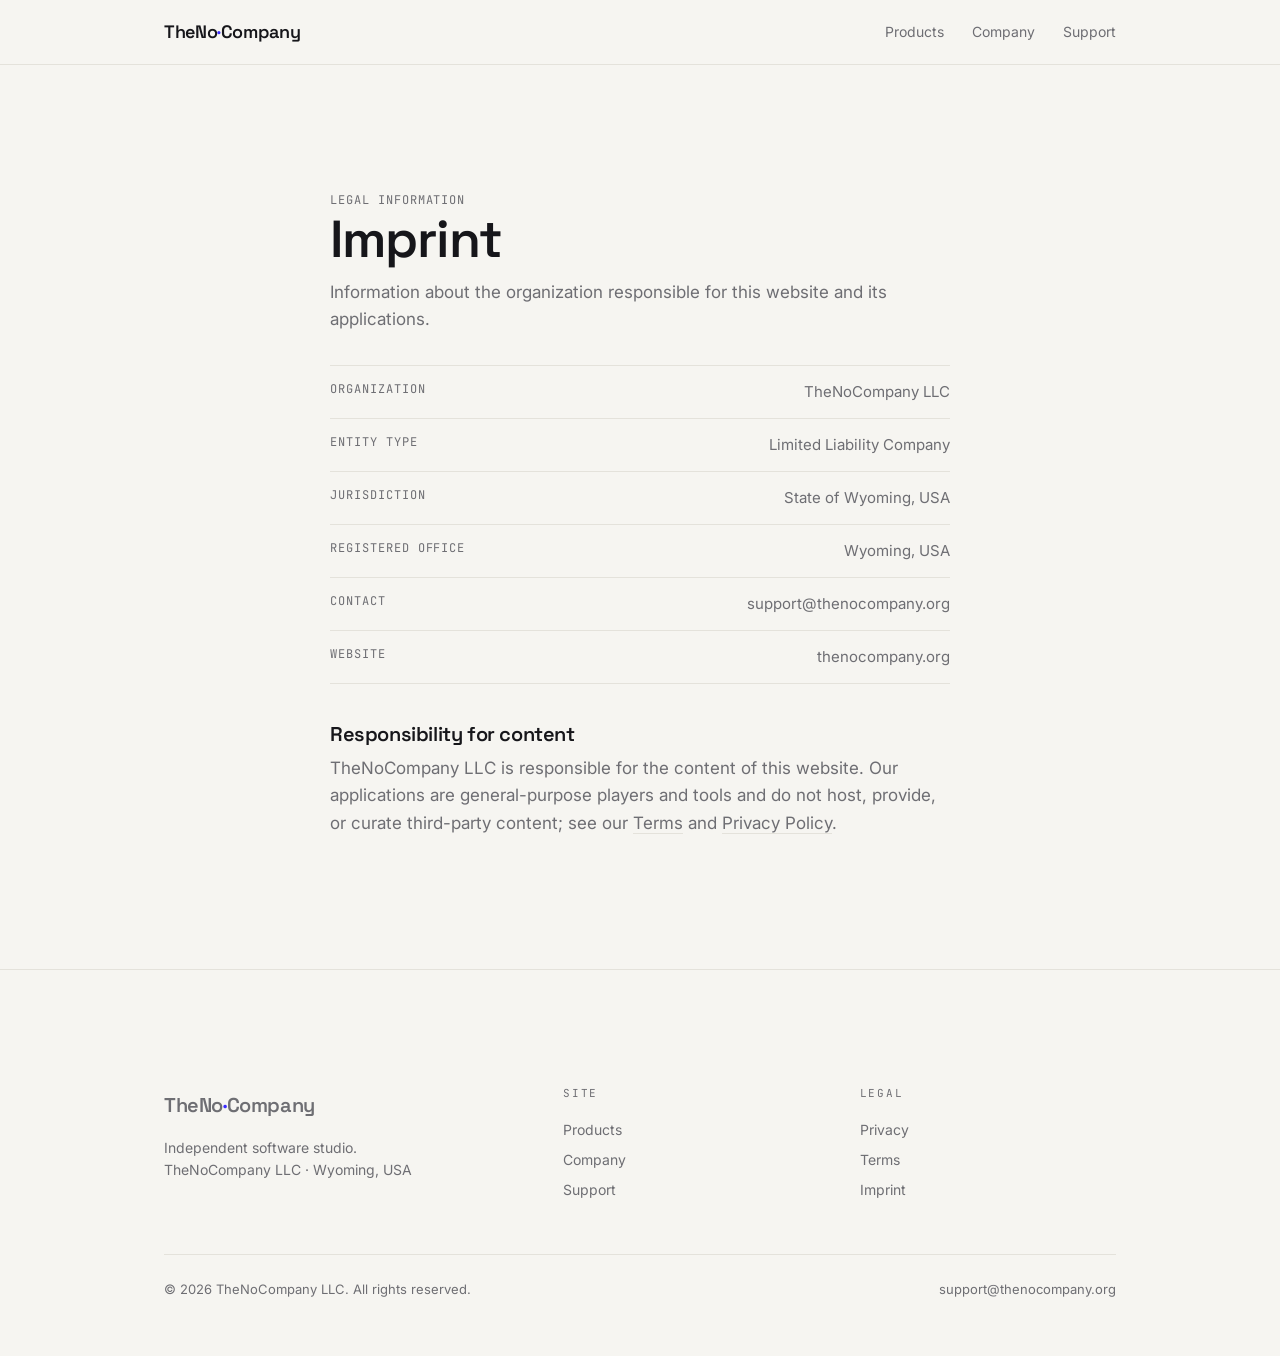
==== imprint.html @ dabbadbf "feat: TheNoCompany LLC corporate site (Apple org-enrollment website) Static, professional software-s" ====
<!DOCTYPE html>
<html lang="en">
<head>
  <meta charset="UTF-8" />
  <meta name="viewport" content="width=device-width, initial-scale=1" />
  <title>Imprint — TheNoCompany</title>
  <meta name="description" content="Legal information for TheNoCompany LLC." />
  <link rel="icon" href="data:image/svg+xml,%3Csvg xmlns='http://www.w3.org/2000/svg' viewBox='0 0 32 32'%3E%3Crect width='32' height='32' rx='7' fill='%2316161A'/%3E%3Ccircle cx='16' cy='16' r='5.5' fill='none' stroke='%23F6F5F1' stroke-width='2.4'/%3E%3Cline x1='12' y1='20' x2='20' y2='12' stroke='%233A2BFF' stroke-width='2.4'/%3E%3C/svg%3E" />
  <link rel="preconnect" href="https://fonts.googleapis.com" />
  <link rel="preconnect" href="https://fonts.gstatic.com" crossorigin />
  <link href="https://fonts.googleapis.com/css2?family=Space+Grotesk:wght@500;600;700&family=Inter:wght@400;500&family=JetBrains+Mono:wght@400;500&display=swap" rel="stylesheet" />
  <link rel="stylesheet" href="styles.css" />
</head>
<body>
  <header class="bar">
    <div class="wrap">
      <a class="brand" href="/">TheNo<span class="dot">·</span>Company</a>
      <nav class="nav" aria-label="Primary">
        <a href="/#products">Products</a>
        <a href="/#company">Company</a>
        <a href="/support.html">Support</a>
      </nav>
    </div>
  </header>

  <main class="legal">
    <div class="wrap prose">
      <span class="label updated">Legal information</span>
      <h1>Imprint</h1>
      <p>Information about the organization responsible for this website and its applications.</p>

      <ul class="facts" style="margin-top:32px">
        <li><span class="k">Organization</span><span class="v">TheNoCompany LLC</span></li>
        <li><span class="k">Entity type</span><span class="v">Limited Liability Company</span></li>
        <li><span class="k">Jurisdiction</span><span class="v">State of Wyoming, USA</span></li>
        <!-- TODO(brudi): replace with the full registered-agent / registered-office street address -->
        <li><span class="k">Registered office</span><span class="v">Wyoming, USA</span></li>
        <li><span class="k">Contact</span><span class="v"><a href="mailto:support@thenocompany.org">support@thenocompany.org</a></span></li>
        <li><span class="k">Website</span><span class="v">thenocompany.org</span></li>
      </ul>

      <h2>Responsibility for content</h2>
      <p>TheNoCompany LLC is responsible for the content of this website. Our applications are general-purpose players and tools and do not host, provide, or curate third-party content; see our <a href="/terms.html" style="border-bottom:1px solid var(--line)">Terms</a> and <a href="/privacy.html" style="border-bottom:1px solid var(--line)">Privacy Policy</a>.</p>
    </div>
  </main>

  <footer>
    <div class="wrap">
      <div class="foot">
        <div>
          <a class="brand" href="/">TheNo<span class="dot">·</span>Company</a>
          <p>Independent software studio.<br />TheNoCompany LLC · Wyoming, USA</p>
        </div>
        <div>
          <h4>Site</h4>
          <a href="/#products">Products</a>
          <a href="/#company">Company</a>
          <a href="/support.html">Support</a>
        </div>
        <div>
          <h4>Legal</h4>
          <a href="/privacy.html">Privacy</a>
          <a href="/terms.html">Terms</a>
          <a href="/imprint.html" aria-current="page">Imprint</a>
        </div>
      </div>
      <div class="legalbar">
        <span>© <span id="yr">2026</span> TheNoCompany LLC. All rights reserved.</span>
        <span><a href="mailto:support@thenocompany.org">support@thenocompany.org</a></span>
      </div>
    </div>
  </footer>
  <script>document.getElementById('yr').textContent = new Date().getFullYear();</script>
</body>
</html>
---- styles.css ----
/* TheNoCompany LLC — corporate site
   Design: restrained software-studio. Negative space is the signature.
   Monochrome paper/ink + one indigo accent used sparingly.
   Display: Space Grotesk · Body: Inter · Labels/data: JetBrains Mono */

:root {
  --paper:   #F6F5F1;
  --paper-2: #FFFFFF;
  --ink:     #16161A;
  --muted:   #6E6E73;
  --line:    #E4E2DB;
  --accent:  #3A2BFF;
  --maxw:    1080px;
  --gut:     clamp(20px, 5vw, 64px);
  --step:    clamp(64px, 9vw, 132px);
  --r:       10px;
}

* { box-sizing: border-box; }
html { -webkit-text-size-adjust: 100%; scroll-behavior: smooth; }
@media (prefers-reduced-motion: reduce) { html { scroll-behavior: auto; } * { animation: none !important; transition: none !important; } }

body {
  margin: 0;
  background: var(--paper);
  color: var(--ink);
  font-family: "Inter", -apple-system, BlinkMacSystemFont, "Segoe UI", Roboto, sans-serif;
  font-size: 17px;
  line-height: 1.6;
  -webkit-font-smoothing: antialiased;
  text-rendering: optimizeLegibility;
}

h1, h2, h3 { font-family: "Space Grotesk", "Inter", sans-serif; font-weight: 600; letter-spacing: -0.02em; line-height: 1.05; margin: 0; }
p { margin: 0 0 1em; }
a { color: inherit; text-decoration: none; }

.wrap { max-width: var(--maxw); margin: 0 auto; padding-left: var(--gut); padding-right: var(--gut); }

/* mono utility label — software vernacular, used for eyebrows */
.label {
  font-family: "JetBrains Mono", ui-monospace, SFMono-Regular, Menlo, monospace;
  font-size: 12px;
  letter-spacing: 0.16em;
  text-transform: uppercase;
  color: var(--muted);
}

/* --- top bar --- */
.bar { position: sticky; top: 0; z-index: 20; background: color-mix(in srgb, var(--paper) 86%, transparent); backdrop-filter: blur(10px); border-bottom: 1px solid var(--line); }
.bar .wrap { display: flex; align-items: center; justify-content: space-between; height: 64px; }
.brand { font-family: "Space Grotesk", sans-serif; font-weight: 600; font-size: 18px; letter-spacing: -0.02em; }
.brand .dot { color: var(--accent); }
.nav { display: flex; gap: 28px; }
.nav a { font-size: 14px; color: var(--muted); }
.nav a:hover, .nav a:focus-visible { color: var(--ink); }

/* --- hero --- */
.hero { padding: clamp(72px, 14vw, 168px) 0 var(--step); }
.hero h1 { font-size: clamp(40px, 7.5vw, 88px); max-width: 16ch; }
.hero .lead { font-size: clamp(18px, 2.4vw, 23px); color: var(--muted); max-width: 56ch; margin-top: 28px; }
.hero .label { margin-bottom: 26px; display: inline-block; }

/* --- generic section --- */
section { padding: var(--step) 0; border-top: 1px solid var(--line); }
.sec-head { display: grid; grid-template-columns: 1fr; gap: 14px; margin-bottom: clamp(36px, 6vw, 64px); }
.sec-head h2 { font-size: clamp(28px, 4.5vw, 46px); max-width: 18ch; }
.sec-head .sub { color: var(--muted); max-width: 54ch; }

/* products as a quiet typed list, not flashy cards */
.products { display: grid; gap: 0; }
.product { display: grid; grid-template-columns: minmax(0,1fr); gap: 8px; padding: 30px 0; border-top: 1px solid var(--line); }
.product:last-child { border-bottom: 1px solid var(--line); }
.product .row { display: flex; align-items: baseline; justify-content: space-between; gap: 20px; flex-wrap: wrap; }
.product h3 { font-size: 24px; }
.product .meta { font-family: "JetBrains Mono", monospace; font-size: 12px; letter-spacing: 0.08em; color: var(--muted); text-transform: uppercase; }
.product p { color: var(--muted); max-width: 60ch; margin: 6px 0 0; }

/* about / two-column prose */
.cols { display: grid; grid-template-columns: 1fr 1fr; gap: clamp(28px, 5vw, 72px); }
.cols p { color: var(--muted); }
@media (max-width: 720px) { .cols { grid-template-columns: 1fr; } }

/* fact list */
.facts { list-style: none; margin: 0; padding: 0; display: grid; gap: 0; }
.facts li { display: flex; justify-content: space-between; gap: 20px; padding: 14px 0; border-top: 1px solid var(--line); font-size: 15px; }
.facts li:last-child { border-bottom: 1px solid var(--line); }
.facts .k { font-family: "JetBrains Mono", monospace; font-size: 12px; letter-spacing: 0.08em; text-transform: uppercase; color: var(--muted); }
.facts .v { text-align: right; }

/* contact / CTA */
.contact a.mail { font-family: "Space Grotesk", sans-serif; font-size: clamp(24px, 4vw, 40px); font-weight: 600; letter-spacing: -0.02em; border-bottom: 2px solid var(--accent); padding-bottom: 4px; }
.contact a.mail:hover, .contact a.mail:focus-visible { color: var(--accent); }
.note { font-size: 14px; color: var(--muted); margin-top: 20px; }

/* legal / long-form pages */
.legal { padding: clamp(56px,10vw,120px) 0 var(--step); }
.legal h1 { font-size: clamp(32px,5vw,52px); margin-bottom: 12px; }
.legal h2 { font-size: 20px; margin: 40px 0 10px; }
.legal p, .legal li { color: var(--muted); }
.legal .updated { font-family: "JetBrains Mono", monospace; font-size: 12px; letter-spacing: 0.08em; text-transform: uppercase; color: var(--muted); }
.prose { max-width: 68ch; }

/* footer */
footer { border-top: 1px solid var(--line); padding: var(--step) 0 56px; }
.foot { display: grid; grid-template-columns: 1.4fr 1fr 1fr; gap: 40px; }
@media (max-width: 720px) { .foot { grid-template-columns: 1fr; gap: 28px; } }
.foot .brand { font-size: 20px; margin-bottom: 12px; display: block; }
.foot p, .foot a { font-size: 14px; color: var(--muted); }
.foot a { display: block; padding: 4px 0; }
.foot a:hover, .foot a:focus-visible { color: var(--ink); }
.foot h4 { font-family: "JetBrains Mono", monospace; font-size: 11px; letter-spacing: 0.16em; text-transform: uppercase; color: var(--muted); margin: 0 0 12px; font-weight: 400; }
.legalbar { margin-top: 48px; padding-top: 24px; border-top: 1px solid var(--line); display: flex; justify-content: space-between; gap: 16px; flex-wrap: wrap; font-size: 13px; color: var(--muted); }

:focus-visible { outline: 2px solid var(--accent); outline-offset: 3px; border-radius: 3px; }
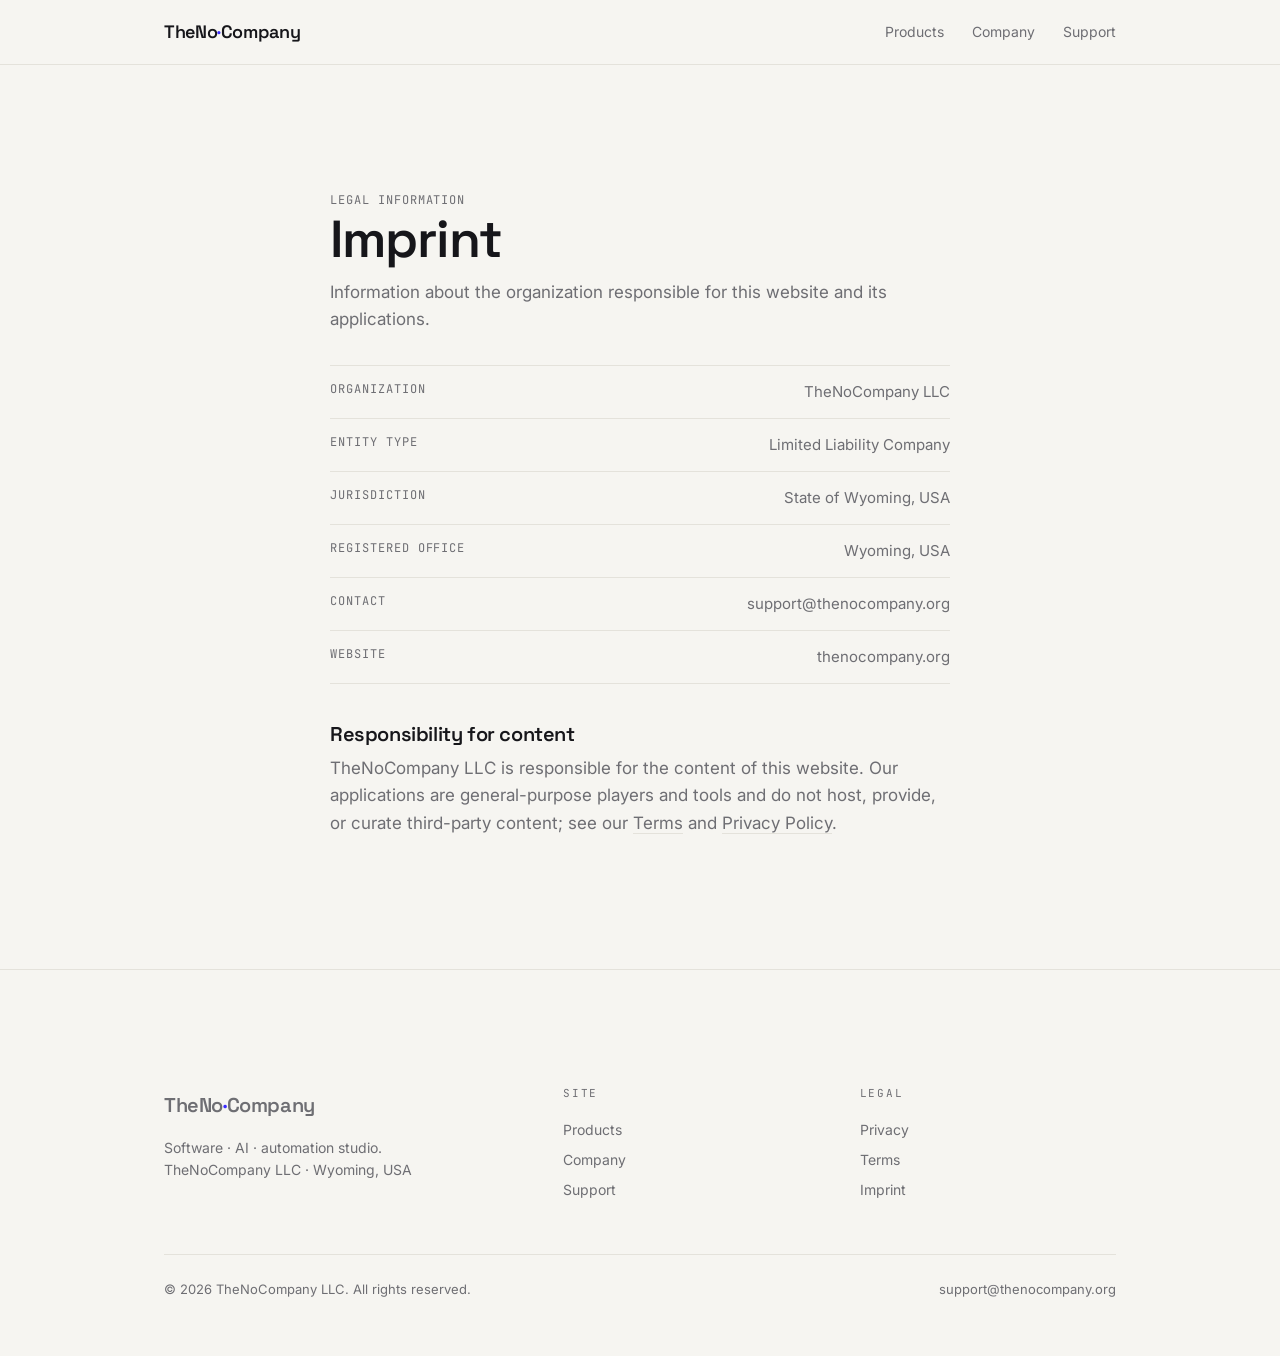
==== commit 312e9329: "feat(site): reposition as AI/software studio with sector grid Hero -> AI/software/automation positio" ====
--- a/imprint.html
+++ b/imprint.html
@@ -49,7 +49,7 @@
       <div class="foot">
         <div>
           <a class="brand" href="/">TheNo<span class="dot">·</span>Company</a>
-          <p>Independent software studio.<br />TheNoCompany LLC · Wyoming, USA</p>
+          <p>Software · AI · automation studio.<br />TheNoCompany LLC · Wyoming, USA</p>
         </div>
         <div>
           <h4>Site</h4>
--- a/styles.css
+++ b/styles.css
@@ -76,6 +76,16 @@
 .product .meta { font-family: "JetBrains Mono", monospace; font-size: 12px; letter-spacing: 0.08em; color: var(--muted); text-transform: uppercase; }
 .product p { color: var(--muted); max-width: 60ch; margin: 6px 0 0; }
 
+/* sectors — bordered grid, hairline gaps (studio look) */
+.sectors { display: grid; grid-template-columns: repeat(3, 1fr); gap: 1px; background: var(--line); border: 1px solid var(--line); }
+@media (max-width: 860px) { .sectors { grid-template-columns: repeat(2, 1fr); } }
+@media (max-width: 560px) { .sectors { grid-template-columns: 1fr; } }
+.sector { background: var(--paper); padding: 34px 30px; min-height: 178px; display: flex; flex-direction: column; gap: 10px; transition: background 0.2s; }
+.sector:hover { background: var(--paper-2); }
+.sector .tag { font-family: "JetBrains Mono", monospace; font-size: 11px; letter-spacing: 0.14em; text-transform: uppercase; color: var(--accent); }
+.sector h3 { font-size: 21px; }
+.sector p { color: var(--muted); font-size: 15px; margin: 0; }
+
 /* about / two-column prose */
 .cols { display: grid; grid-template-columns: 1fr 1fr; gap: clamp(28px, 5vw, 72px); }
 .cols p { color: var(--muted); }
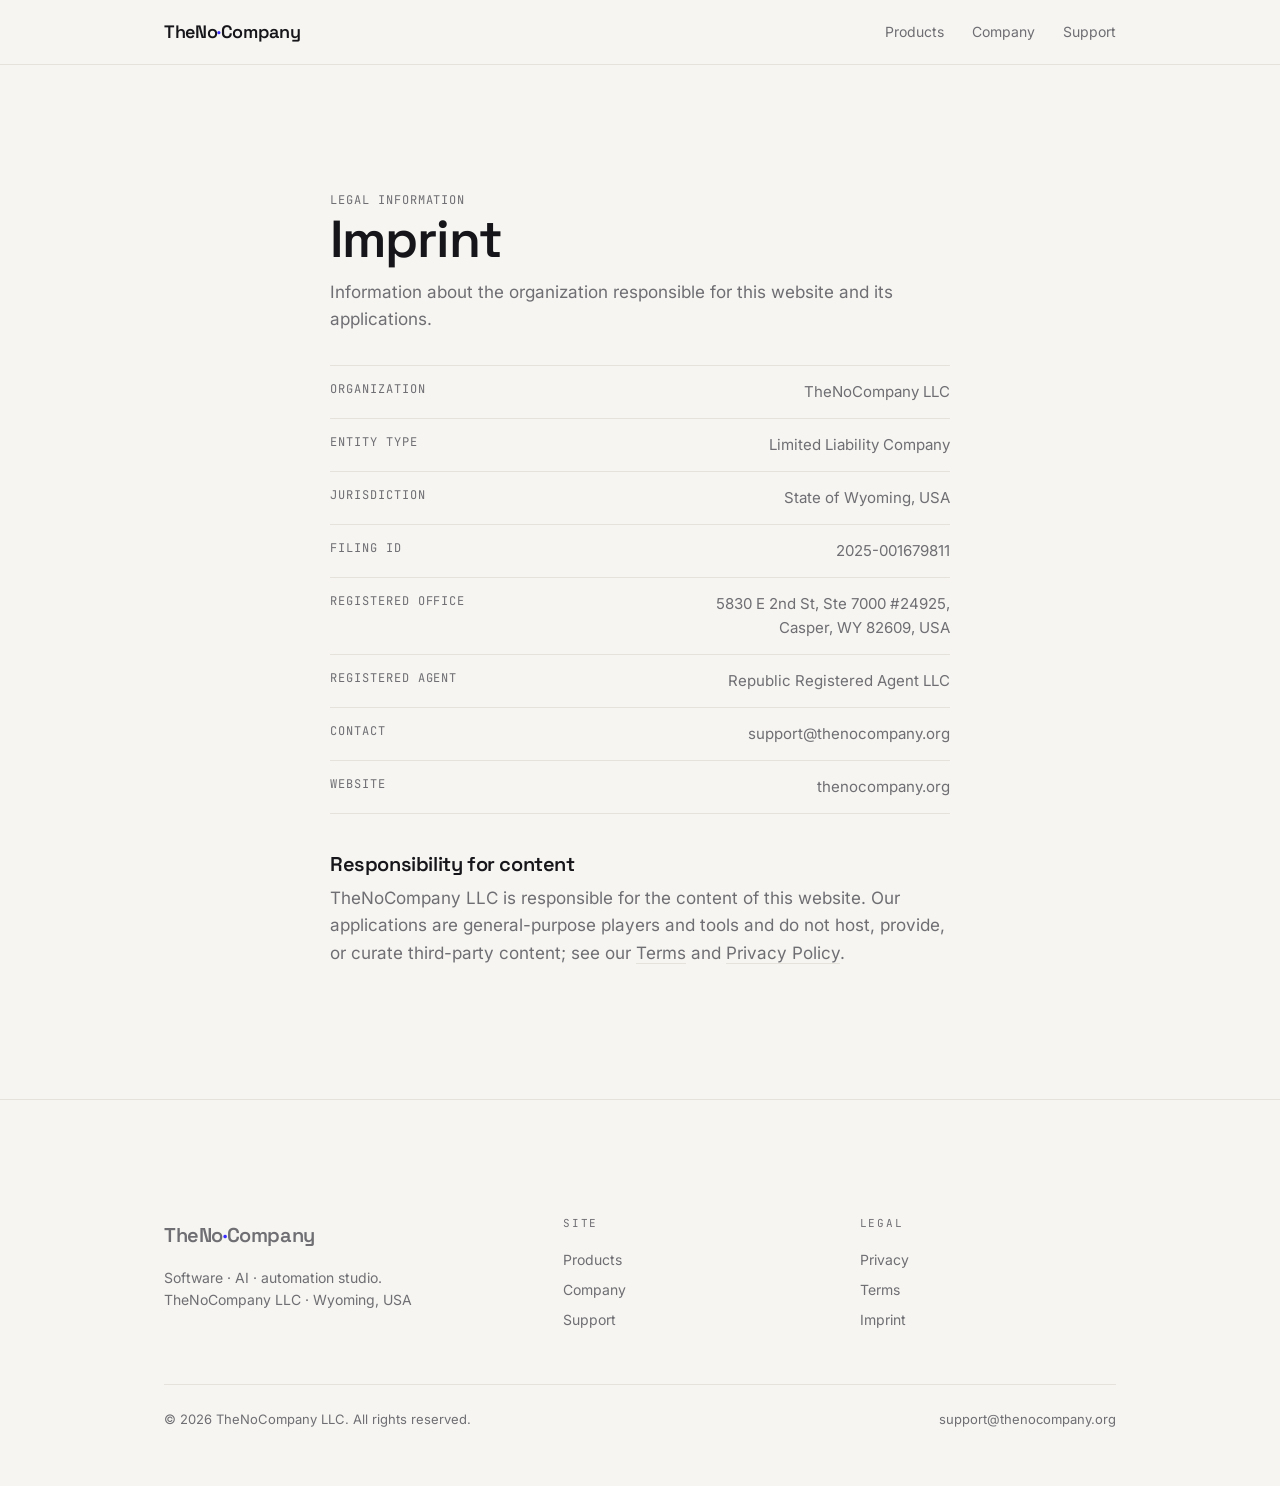
==== commit 8b5518ba: "legal: real LLC data + GDPR sub-processors + self-host fonts - Imprint/Privacy/Terms: real registere" ====
--- a/imprint.html
+++ b/imprint.html
@@ -6,9 +6,7 @@
   <title>Imprint — TheNoCompany</title>
   <meta name="description" content="Legal information for TheNoCompany LLC." />
   <link rel="icon" href="data:image/svg+xml,%3Csvg xmlns='http://www.w3.org/2000/svg' viewBox='0 0 32 32'%3E%3Crect width='32' height='32' rx='7' fill='%2316161A'/%3E%3Ccircle cx='16' cy='16' r='5.5' fill='none' stroke='%23F6F5F1' stroke-width='2.4'/%3E%3Cline x1='12' y1='20' x2='20' y2='12' stroke='%233A2BFF' stroke-width='2.4'/%3E%3C/svg%3E" />
-  <link rel="preconnect" href="https://fonts.googleapis.com" />
-  <link rel="preconnect" href="https://fonts.gstatic.com" crossorigin />
-  <link href="https://fonts.googleapis.com/css2?family=Space+Grotesk:wght@500;600;700&family=Inter:wght@400;500&family=JetBrains+Mono:wght@400;500&display=swap" rel="stylesheet" />
+  <link rel="stylesheet" href="/fonts.css" />
   <link rel="stylesheet" href="styles.css" />
 </head>
 <body>
@@ -33,8 +31,9 @@
         <li><span class="k">Organization</span><span class="v">TheNoCompany LLC</span></li>
         <li><span class="k">Entity type</span><span class="v">Limited Liability Company</span></li>
         <li><span class="k">Jurisdiction</span><span class="v">State of Wyoming, USA</span></li>
-        <!-- TODO(brudi): replace with the full registered-agent / registered-office street address -->
-        <li><span class="k">Registered office</span><span class="v">Wyoming, USA</span></li>
+        <li><span class="k">Filing ID</span><span class="v">2025-001679811</span></li>
+        <li><span class="k">Registered office</span><span class="v">5830 E 2nd St, Ste 7000 #24925,<br />Casper, WY 82609, USA</span></li>
+        <li><span class="k">Registered agent</span><span class="v">Republic Registered Agent LLC</span></li>
         <li><span class="k">Contact</span><span class="v"><a href="mailto:support@thenocompany.org">support@thenocompany.org</a></span></li>
         <li><span class="k">Website</span><span class="v">thenocompany.org</span></li>
       </ul>
--- a/fonts.css
+++ b/fonts.css
@@ -0,0 +1,315 @@
+/* cyrillic-ext */
+@font-face {
+  font-family: 'Inter';
+  font-style: normal;
+  font-weight: 400;
+  font-display: swap;
+  src: url(fonts/f5.woff2) format('woff2');
+  unicode-range: U+0460-052F, U+1C80-1C8A, U+20B4, U+2DE0-2DFF, U+A640-A69F, U+FE2E-FE2F;
+}
+/* cyrillic */
+@font-face {
+  font-family: 'Inter';
+  font-style: normal;
+  font-weight: 400;
+  font-display: swap;
+  src: url(fonts/f1.woff2) format('woff2');
+  unicode-range: U+0301, U+0400-045F, U+0490-0491, U+04B0-04B1, U+2116;
+}
+/* greek-ext */
+@font-face {
+  font-family: 'Inter';
+  font-style: normal;
+  font-weight: 400;
+  font-display: swap;
+  src: url(fonts/f6.woff2) format('woff2');
+  unicode-range: U+1F00-1FFF;
+}
+/* greek */
+@font-face {
+  font-family: 'Inter';
+  font-style: normal;
+  font-weight: 400;
+  font-display: swap;
+  src: url(fonts/f3.woff2) format('woff2');
+  unicode-range: U+0370-0377, U+037A-037F, U+0384-038A, U+038C, U+038E-03A1, U+03A3-03FF;
+}
+/* vietnamese */
+@font-face {
+  font-family: 'Inter';
+  font-style: normal;
+  font-weight: 400;
+  font-display: swap;
+  src: url(fonts/f7.woff2) format('woff2');
+  unicode-range: U+0102-0103, U+0110-0111, U+0128-0129, U+0168-0169, U+01A0-01A1, U+01AF-01B0, U+0300-0301, U+0303-0304, U+0308-0309, U+0323, U+0329, U+1EA0-1EF9, U+20AB;
+}
+/* latin-ext */
+@font-face {
+  font-family: 'Inter';
+  font-style: normal;
+  font-weight: 400;
+  font-display: swap;
+  src: url(fonts/f4.woff2) format('woff2');
+  unicode-range: U+0100-02BA, U+02BD-02C5, U+02C7-02CC, U+02CE-02D7, U+02DD-02FF, U+0304, U+0308, U+0329, U+1D00-1DBF, U+1E00-1E9F, U+1EF2-1EFF, U+2020, U+20A0-20AB, U+20AD-20C0, U+2113, U+2C60-2C7F, U+A720-A7FF;
+}
+/* latin */
+@font-face {
+  font-family: 'Inter';
+  font-style: normal;
+  font-weight: 400;
+  font-display: swap;
+  src: url(fonts/f2.woff2) format('woff2');
+  unicode-range: U+0000-00FF, U+0131, U+0152-0153, U+02BB-02BC, U+02C6, U+02DA, U+02DC, U+0304, U+0308, U+0329, U+2000-206F, U+20AC, U+2122, U+2191, U+2193, U+2212, U+2215, U+FEFF, U+FFFD;
+}
+/* cyrillic-ext */
+@font-face {
+  font-family: 'Inter';
+  font-style: normal;
+  font-weight: 500;
+  font-display: swap;
+  src: url(fonts/f5.woff2) format('woff2');
+  unicode-range: U+0460-052F, U+1C80-1C8A, U+20B4, U+2DE0-2DFF, U+A640-A69F, U+FE2E-FE2F;
+}
+/* cyrillic */
+@font-face {
+  font-family: 'Inter';
+  font-style: normal;
+  font-weight: 500;
+  font-display: swap;
+  src: url(fonts/f1.woff2) format('woff2');
+  unicode-range: U+0301, U+0400-045F, U+0490-0491, U+04B0-04B1, U+2116;
+}
+/* greek-ext */
+@font-face {
+  font-family: 'Inter';
+  font-style: normal;
+  font-weight: 500;
+  font-display: swap;
+  src: url(fonts/f6.woff2) format('woff2');
+  unicode-range: U+1F00-1FFF;
+}
+/* greek */
+@font-face {
+  font-family: 'Inter';
+  font-style: normal;
+  font-weight: 500;
+  font-display: swap;
+  src: url(fonts/f3.woff2) format('woff2');
+  unicode-range: U+0370-0377, U+037A-037F, U+0384-038A, U+038C, U+038E-03A1, U+03A3-03FF;
+}
+/* vietnamese */
+@font-face {
+  font-family: 'Inter';
+  font-style: normal;
+  font-weight: 500;
+  font-display: swap;
+  src: url(fonts/f7.woff2) format('woff2');
+  unicode-range: U+0102-0103, U+0110-0111, U+0128-0129, U+0168-0169, U+01A0-01A1, U+01AF-01B0, U+0300-0301, U+0303-0304, U+0308-0309, U+0323, U+0329, U+1EA0-1EF9, U+20AB;
+}
+/* latin-ext */
+@font-face {
+  font-family: 'Inter';
+  font-style: normal;
+  font-weight: 500;
+  font-display: swap;
+  src: url(fonts/f4.woff2) format('woff2');
+  unicode-range: U+0100-02BA, U+02BD-02C5, U+02C7-02CC, U+02CE-02D7, U+02DD-02FF, U+0304, U+0308, U+0329, U+1D00-1DBF, U+1E00-1E9F, U+1EF2-1EFF, U+2020, U+20A0-20AB, U+20AD-20C0, U+2113, U+2C60-2C7F, U+A720-A7FF;
+}
+/* latin */
+@font-face {
+  font-family: 'Inter';
+  font-style: normal;
+  font-weight: 500;
+  font-display: swap;
+  src: url(fonts/f2.woff2) format('woff2');
+  unicode-range: U+0000-00FF, U+0131, U+0152-0153, U+02BB-02BC, U+02C6, U+02DA, U+02DC, U+0304, U+0308, U+0329, U+2000-206F, U+20AC, U+2122, U+2191, U+2193, U+2212, U+2215, U+FEFF, U+FFFD;
+}
+/* cyrillic-ext */
+@font-face {
+  font-family: 'JetBrains Mono';
+  font-style: normal;
+  font-weight: 400;
+  font-display: swap;
+  src: url(fonts/f8.woff2) format('woff2');
+  unicode-range: U+0460-052F, U+1C80-1C8A, U+20B4, U+2DE0-2DFF, U+A640-A69F, U+FE2E-FE2F;
+}
+/* cyrillic */
+@font-face {
+  font-family: 'JetBrains Mono';
+  font-style: normal;
+  font-weight: 400;
+  font-display: swap;
+  src: url(fonts/f12.woff2) format('woff2');
+  unicode-range: U+0301, U+0400-045F, U+0490-0491, U+04B0-04B1, U+2116;
+}
+/* greek */
+@font-face {
+  font-family: 'JetBrains Mono';
+  font-style: normal;
+  font-weight: 400;
+  font-display: swap;
+  src: url(fonts/f11.woff2) format('woff2');
+  unicode-range: U+0370-0377, U+037A-037F, U+0384-038A, U+038C, U+038E-03A1, U+03A3-03FF;
+}
+/* vietnamese */
+@font-face {
+  font-family: 'JetBrains Mono';
+  font-style: normal;
+  font-weight: 400;
+  font-display: swap;
+  src: url(fonts/f13.woff2) format('woff2');
+  unicode-range: U+0102-0103, U+0110-0111, U+0128-0129, U+0168-0169, U+01A0-01A1, U+01AF-01B0, U+0300-0301, U+0303-0304, U+0308-0309, U+0323, U+0329, U+1EA0-1EF9, U+20AB;
+}
+/* latin-ext */
+@font-face {
+  font-family: 'JetBrains Mono';
+  font-style: normal;
+  font-weight: 400;
+  font-display: swap;
+  src: url(fonts/f9.woff2) format('woff2');
+  unicode-range: U+0100-02BA, U+02BD-02C5, U+02C7-02CC, U+02CE-02D7, U+02DD-02FF, U+0304, U+0308, U+0329, U+1D00-1DBF, U+1E00-1E9F, U+1EF2-1EFF, U+2020, U+20A0-20AB, U+20AD-20C0, U+2113, U+2C60-2C7F, U+A720-A7FF;
+}
+/* latin */
+@font-face {
+  font-family: 'JetBrains Mono';
+  font-style: normal;
+  font-weight: 400;
+  font-display: swap;
+  src: url(fonts/f10.woff2) format('woff2');
+  unicode-range: U+0000-00FF, U+0131, U+0152-0153, U+02BB-02BC, U+02C6, U+02DA, U+02DC, U+0304, U+0308, U+0329, U+2000-206F, U+20AC, U+2122, U+2191, U+2193, U+2212, U+2215, U+FEFF, U+FFFD;
+}
+/* cyrillic-ext */
+@font-face {
+  font-family: 'JetBrains Mono';
+  font-style: normal;
+  font-weight: 500;
+  font-display: swap;
+  src: url(fonts/f8.woff2) format('woff2');
+  unicode-range: U+0460-052F, U+1C80-1C8A, U+20B4, U+2DE0-2DFF, U+A640-A69F, U+FE2E-FE2F;
+}
+/* cyrillic */
+@font-face {
+  font-family: 'JetBrains Mono';
+  font-style: normal;
+  font-weight: 500;
+  font-display: swap;
+  src: url(fonts/f12.woff2) format('woff2');
+  unicode-range: U+0301, U+0400-045F, U+0490-0491, U+04B0-04B1, U+2116;
+}
+/* greek */
+@font-face {
+  font-family: 'JetBrains Mono';
+  font-style: normal;
+  font-weight: 500;
+  font-display: swap;
+  src: url(fonts/f11.woff2) format('woff2');
+  unicode-range: U+0370-0377, U+037A-037F, U+0384-038A, U+038C, U+038E-03A1, U+03A3-03FF;
+}
+/* vietnamese */
+@font-face {
+  font-family: 'JetBrains Mono';
+  font-style: normal;
+  font-weight: 500;
+  font-display: swap;
+  src: url(fonts/f13.woff2) format('woff2');
+  unicode-range: U+0102-0103, U+0110-0111, U+0128-0129, U+0168-0169, U+01A0-01A1, U+01AF-01B0, U+0300-0301, U+0303-0304, U+0308-0309, U+0323, U+0329, U+1EA0-1EF9, U+20AB;
+}
+/* latin-ext */
+@font-face {
+  font-family: 'JetBrains Mono';
+  font-style: normal;
+  font-weight: 500;
+  font-display: swap;
+  src: url(fonts/f9.woff2) format('woff2');
+  unicode-range: U+0100-02BA, U+02BD-02C5, U+02C7-02CC, U+02CE-02D7, U+02DD-02FF, U+0304, U+0308, U+0329, U+1D00-1DBF, U+1E00-1E9F, U+1EF2-1EFF, U+2020, U+20A0-20AB, U+20AD-20C0, U+2113, U+2C60-2C7F, U+A720-A7FF;
+}
+/* latin */
+@font-face {
+  font-family: 'JetBrains Mono';
+  font-style: normal;
+  font-weight: 500;
+  font-display: swap;
+  src: url(fonts/f10.woff2) format('woff2');
+  unicode-range: U+0000-00FF, U+0131, U+0152-0153, U+02BB-02BC, U+02C6, U+02DA, U+02DC, U+0304, U+0308, U+0329, U+2000-206F, U+20AC, U+2122, U+2191, U+2193, U+2212, U+2215, U+FEFF, U+FFFD;
+}
+/* vietnamese */
+@font-face {
+  font-family: 'Space Grotesk';
+  font-style: normal;
+  font-weight: 500;
+  font-display: swap;
+  src: url(fonts/f14.woff2) format('woff2');
+  unicode-range: U+0102-0103, U+0110-0111, U+0128-0129, U+0168-0169, U+01A0-01A1, U+01AF-01B0, U+0300-0301, U+0303-0304, U+0308-0309, U+0323, U+0329, U+1EA0-1EF9, U+20AB;
+}
+/* latin-ext */
+@font-face {
+  font-family: 'Space Grotesk';
+  font-style: normal;
+  font-weight: 500;
+  font-display: swap;
+  src: url(fonts/f15.woff2) format('woff2');
+  unicode-range: U+0100-02BA, U+02BD-02C5, U+02C7-02CC, U+02CE-02D7, U+02DD-02FF, U+0304, U+0308, U+0329, U+1D00-1DBF, U+1E00-1E9F, U+1EF2-1EFF, U+2020, U+20A0-20AB, U+20AD-20C0, U+2113, U+2C60-2C7F, U+A720-A7FF;
+}
+/* latin */
+@font-face {
+  font-family: 'Space Grotesk';
+  font-style: normal;
+  font-weight: 500;
+  font-display: swap;
+  src: url(fonts/f16.woff2) format('woff2');
+  unicode-range: U+0000-00FF, U+0131, U+0152-0153, U+02BB-02BC, U+02C6, U+02DA, U+02DC, U+0304, U+0308, U+0329, U+2000-206F, U+20AC, U+2122, U+2191, U+2193, U+2212, U+2215, U+FEFF, U+FFFD;
+}
+/* vietnamese */
+@font-face {
+  font-family: 'Space Grotesk';
+  font-style: normal;
+  font-weight: 600;
+  font-display: swap;
+  src: url(fonts/f14.woff2) format('woff2');
+  unicode-range: U+0102-0103, U+0110-0111, U+0128-0129, U+0168-0169, U+01A0-01A1, U+01AF-01B0, U+0300-0301, U+0303-0304, U+0308-0309, U+0323, U+0329, U+1EA0-1EF9, U+20AB;
+}
+/* latin-ext */
+@font-face {
+  font-family: 'Space Grotesk';
+  font-style: normal;
+  font-weight: 600;
+  font-display: swap;
+  src: url(fonts/f15.woff2) format('woff2');
+  unicode-range: U+0100-02BA, U+02BD-02C5, U+02C7-02CC, U+02CE-02D7, U+02DD-02FF, U+0304, U+0308, U+0329, U+1D00-1DBF, U+1E00-1E9F, U+1EF2-1EFF, U+2020, U+20A0-20AB, U+20AD-20C0, U+2113, U+2C60-2C7F, U+A720-A7FF;
+}
+/* latin */
+@font-face {
+  font-family: 'Space Grotesk';
+  font-style: normal;
+  font-weight: 600;
+  font-display: swap;
+  src: url(fonts/f16.woff2) format('woff2');
+  unicode-range: U+0000-00FF, U+0131, U+0152-0153, U+02BB-02BC, U+02C6, U+02DA, U+02DC, U+0304, U+0308, U+0329, U+2000-206F, U+20AC, U+2122, U+2191, U+2193, U+2212, U+2215, U+FEFF, U+FFFD;
+}
+/* vietnamese */
+@font-face {
+  font-family: 'Space Grotesk';
+  font-style: normal;
+  font-weight: 700;
+  font-display: swap;
+  src: url(fonts/f14.woff2) format('woff2');
+  unicode-range: U+0102-0103, U+0110-0111, U+0128-0129, U+0168-0169, U+01A0-01A1, U+01AF-01B0, U+0300-0301, U+0303-0304, U+0308-0309, U+0323, U+0329, U+1EA0-1EF9, U+20AB;
+}
+/* latin-ext */
+@font-face {
+  font-family: 'Space Grotesk';
+  font-style: normal;
+  font-weight: 700;
+  font-display: swap;
+  src: url(fonts/f15.woff2) format('woff2');
+  unicode-range: U+0100-02BA, U+02BD-02C5, U+02C7-02CC, U+02CE-02D7, U+02DD-02FF, U+0304, U+0308, U+0329, U+1D00-1DBF, U+1E00-1E9F, U+1EF2-1EFF, U+2020, U+20A0-20AB, U+20AD-20C0, U+2113, U+2C60-2C7F, U+A720-A7FF;
+}
+/* latin */
+@font-face {
+  font-family: 'Space Grotesk';
+  font-style: normal;
+  font-weight: 700;
+  font-display: swap;
+  src: url(fonts/f16.woff2) format('woff2');
+  unicode-range: U+0000-00FF, U+0131, U+0152-0153, U+02BB-02BC, U+02C6, U+02DA, U+02DC, U+0304, U+0308, U+0329, U+2000-206F, U+20AC, U+2122, U+2191, U+2193, U+2212, U+2215, U+FEFF, U+FFFD;
+}
